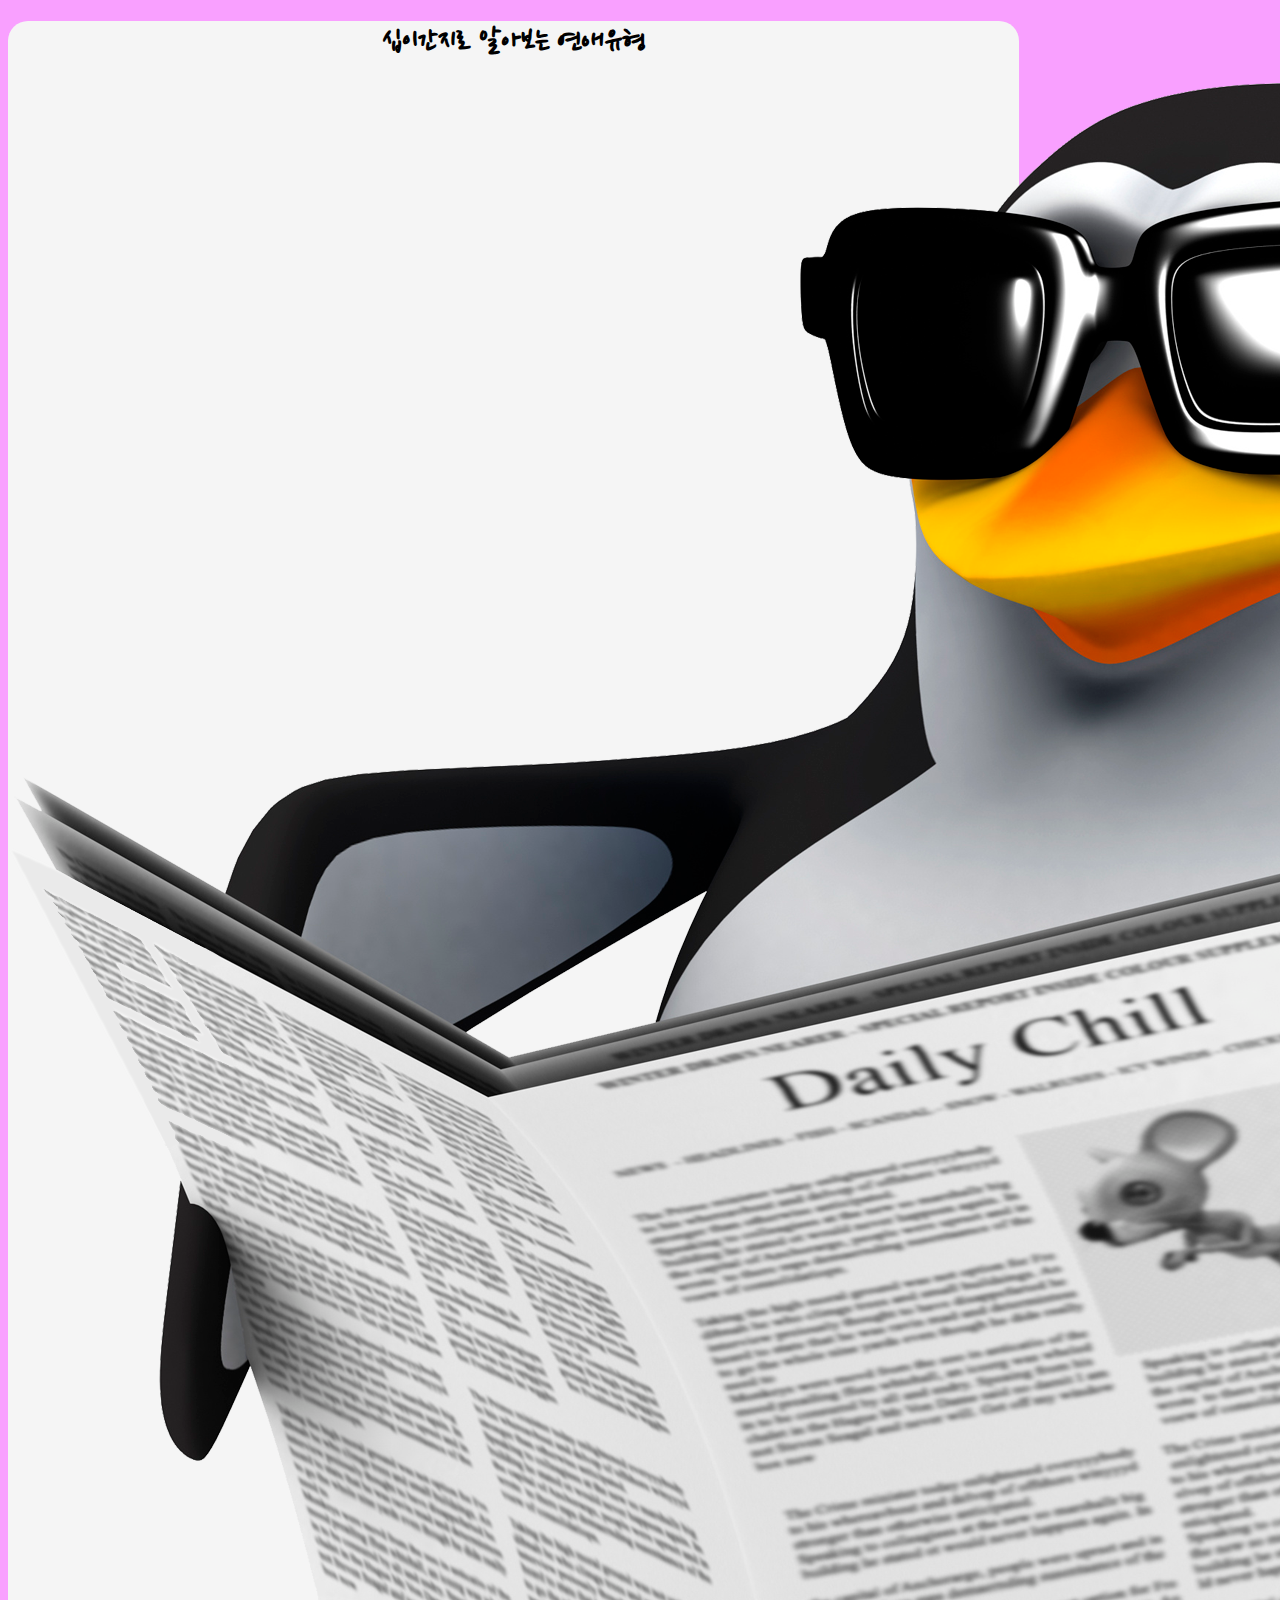
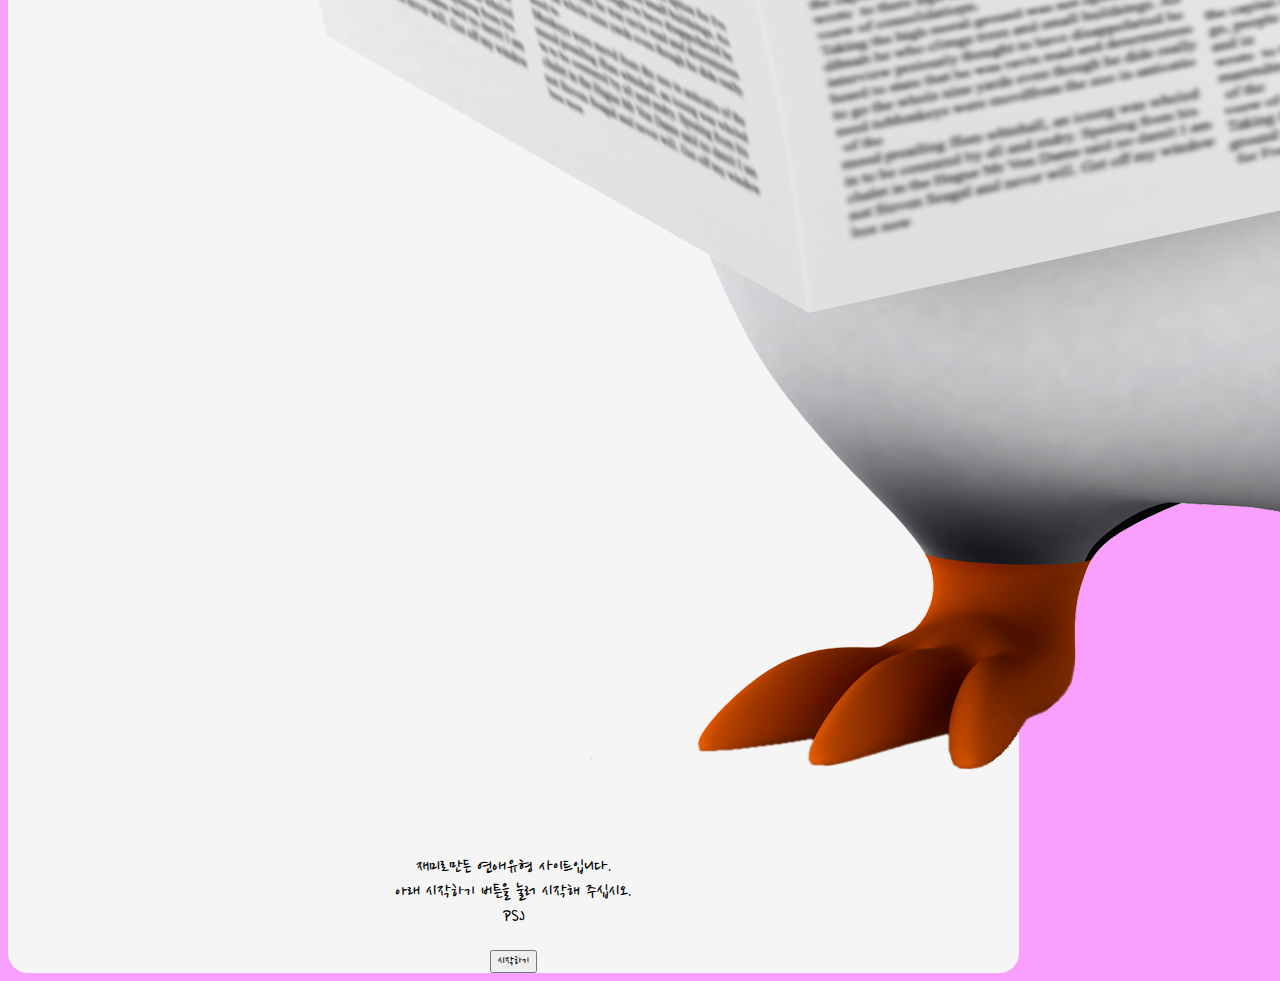
==== test12/SharePage/index.html @ e3db45bb "final" ====
<!DOCTYPE html>
<html lang="ko" dir="ltr">

<head>
  <meta charset="utf-8">
  <meta name="viewport" content="width=device-width, initial-scale=1">
  <meta name="author" content="PandaCoding">
  <meta name="keywords" content="십이간지 연애유형">
  <meta name="description" content="십이간지 연애유형">

  <!-- sns share -->
  <meta property="og:url" content="" />
  <meta property="og:title" content="십이간지 연애유형" />
  <meta property="og:type" content="website" />
  <meta property="og:image" content="img/share.png" />
  <meta property="og:description" content="십이간지로 알아보는 연애유형" />

  <!--favicon-->
  <link rel="shortcut icon" href="img/favicon.ico">
  <link rel="apple-touch-icon-precomposed" href="img/favicon.ico" />

  <title>십이간지 연애유형</title>
  <link href="https://cdn.jsdelivr.net/npm/bootstrap@5.0.0-beta2/dist/css/bootstrap.min.css" rel="stylesheet" integrity="sha384-BmbxuPwQa2lc/FVzBcNJ7UAyJxM6wuqIj61tLrc4wSX0szH/Ev+nYRRuWlolflfl" crossorigin="anonymous">
  <link rel="preconnect" href="https://fonts.gstatic.com">
  <link href="https://fonts.googleapis.com/css2?family=Nanum+Pen+Script&display=swap" rel="stylesheet">
  <link rel="stylesheet" href="./css/default.css">
  <link rel="stylesheet" href="./css/main.css">
  <link rel="stylesheet" href="./css/qna.css">
  <link rel="stylesheet" href="./css/animation.css">
  <link rel="stylesheet" href="./css/result.css">
  <script src="https://developers.kakao.com/sdk/js/kakao.js"></script>
  <script>
    Kakao.init('1e1d485c5cc914447c7dc4aa8ca8f74f');
    Kakao.isInitialized();
  </script>
</head>

<body>
  <div class="container">
    <section id="main" class="mx-auto my-5 py-5 px-3">
      <h1>십이간지로 알아보는 연애유형</h1>
      <div class="col-lg-6 col-md-8 col-sm-10 col-12 mx-auto">
        <img src="./img/main.png" alt="mainImage" class="img-fluid">
      </div>
      <p>
        재미로만든 연애유형 사이트입니다.<br>
        아래 시작하기 버튼을 눌러 시작해 주십시오.<br>
        PSJ
      </p>
      <button type="button" class="btn btn-outline-danger mt-3" onclick="js:begin()">시작하기</button>
    </section>
    <section id="qna">
      <div class="status mx-auto mt-5">
        <div class="statusBar">
        </div>
      </div>
      <div class="qBox my-5 py-3 mx-auto">

      </div>
      <div class="answerBox">

      </div>
    </section>
    <section id="result" class="mx-auto my-5 py-5 px-3">
      <h1>당신의 결과는?!</h1>
      <div class="resultname">

      </div>
      <div id="resultImg" class="my-3 col-lg-6 col-md-8 col-sm-10 col-12 mx-auto">

      </div>
      <div class="resultDesc">

      </div>
      <button type="button" class="kakao mt-3 py-2 px-3" onclick="js:setShare()">공유하기</button>
    </section>
    <script src="./js/data.js" charset="utf-8"></script>
    <script src="./js/start.js" charset="utf-8"></script>
    <script src="./js/share.js" charset="utf-8"></script>
  </div>
</body>

</html>
---- test12/SharePage/css/default.css ----
body{
  background-color: rgb(249, 160, 255);
}

*{
  font-family: 'Nanum Pen Script', cursive;
}
---- test12/SharePage/css/main.css ----
#main{
  background-color: whitesmoke;
  width: 80%;
  text-align: center;
  border-radius: 20px;
}

p{
  font-size: 20px;
}
---- test12/SharePage/css/qna.css ----
#qna {
  display: none;
}

.qBox {
  background-color: whitesmoke;
  text-align: center;
  border-radius: 20px;
  font-size: 24px;
  width: 80%
}

.answerList {
  background-color: whitesmoke;
  border-radius: 20px;
  display: block;
  width: 80%;
  border: 0px;
  font-size: 20px;
}

.answerList:hover, .answerList:focus {
  background-color: pink;
  color: whitesmoke;
}

.status {
  height: 20px;
  width: 80%;
  background-color: white;
  border-radius: 20px;
}

.statusBar {
  height: 100%;
  border-radius: 20px;
  /* Permalink - use to edit and share this gradient: https://colorzilla.com/gradient-editor/#febbbb+0,fe9090+52,ff5c5c+100;Red+3D+%231 */
  background: #febbbb;
  /* Old browsers */
  background: -moz-linear-gradient(top, #febbbb 0%, #fe9090 52%, #ff5c5c 100%);
  /* FF3.6-15 */
  background: -webkit-linear-gradient(top, #febbbb 0%, #fe9090 52%, #ff5c5c 100%);
  /* Chrome10-25,Safari5.1-6 */
  background: linear-gradient(to bottom, #febbbb 0%, #fe9090 52%, #ff5c5c 100%);
  /* W3C, IE10+, FF16+, Chrome26+, Opera12+, Safari7+ */
  filter: progid:DXImageTransform.Microsoft.gradient(startColorstr='#febbbb', endColorstr='#ff5c5c', GradientType=0);
  /* IE6-9 */
}
---- test12/SharePage/css/animation.css ----
@keyframes fadeIn {
  from { opacity: 0; }
  to { opacity: 1; }
}

@keyframes fadeOut {
  from { opacity: 1; }
  to { opacity: 0; }
}

@-webkit-keyframes fadeIn {
  from { opacity: 0; }
  to { opacity: 1; }
}

@-webkit-keyframes fadeOut {
  from { opacity: 1; }
  to { opacity: 0; }
}

.fadeIn{
  animation: fadeIn;
  animation-duration: 0.5s;
}

.fadeOut{
  animation: fadeOut;
  animation-duration: 0.5s;
}
---- test12/SharePage/css/result.css ----
#result{
  display: none;
  background-color: whitesmoke;
  width: 80%;
  text-align: center;
  border-radius: 20px;
}

.resultname{
  font-size: 26px;
}

.resultDesc{
  font-size: 20px;
}

.kakao{
  color: white;
  background-color: #FEE500;
  font-size: 20px;
  border: 0px;
  border-radius: 20px;
}

.kakao:hover, .kakao:focus {
  background-color: whitesmoke;
  color: #FEE500;
}
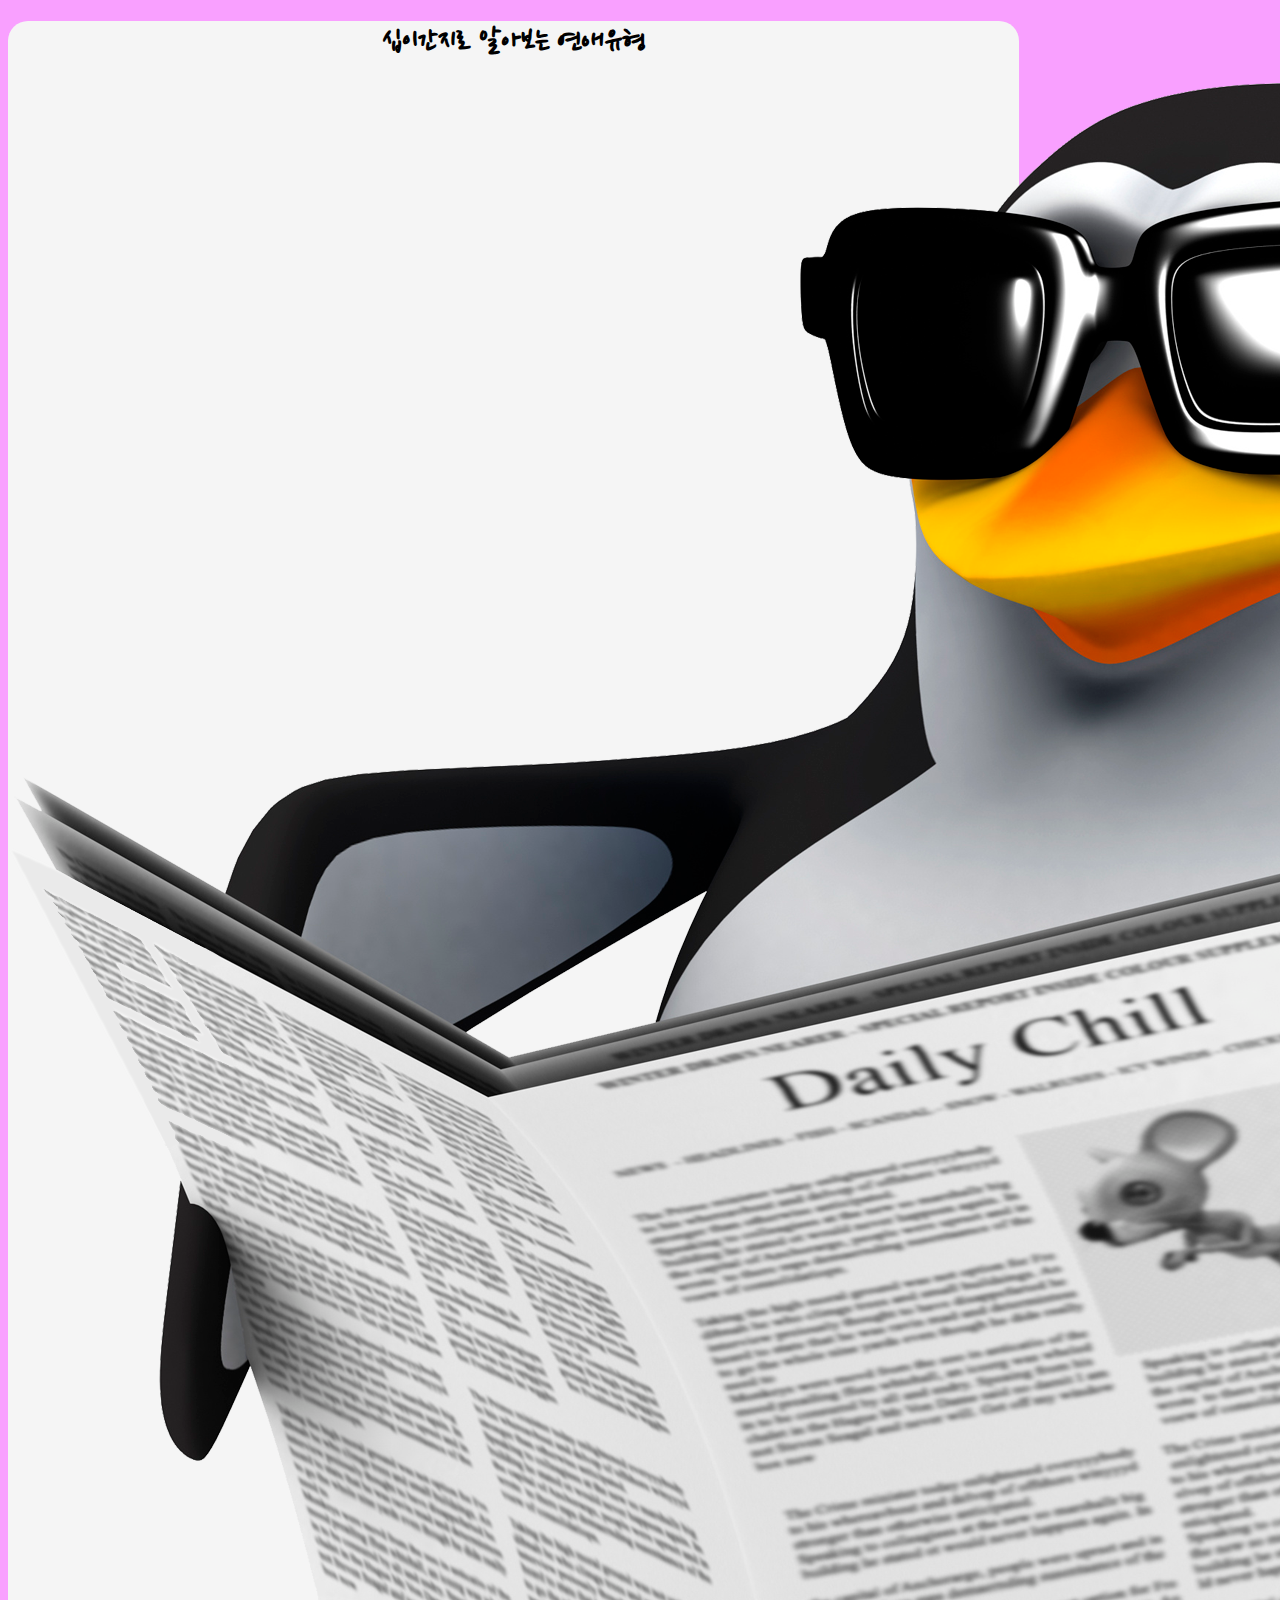
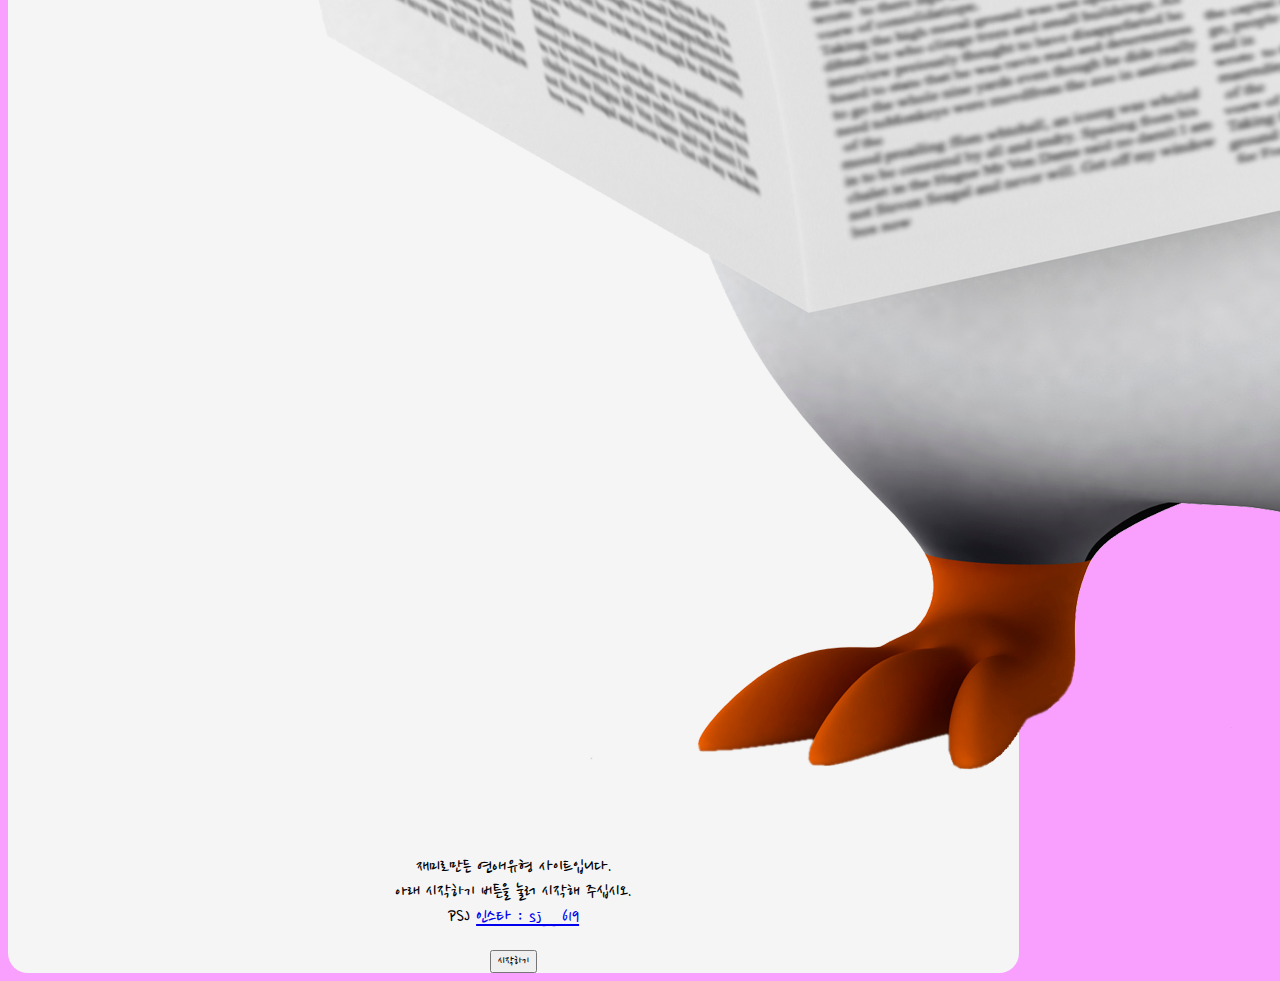
==== commit 4759efa7: "update" ====
--- a/test12/SharePage/index.html
+++ b/test12/SharePage/index.html
@@ -46,6 +46,7 @@
         재미로만든 연애유형 사이트입니다.<br>
         아래 시작하기 버튼을 눌러 시작해 주십시오.<br>
         PSJ
+        <a href="https://www.instagram.com/sj__619/">인스타 : sj__619</a>
       </p>
       <button type="button" class="btn btn-outline-danger mt-3" onclick="js:begin()">시작하기</button>
     </section>
@@ -80,4 +81,4 @@
   </div>
 </body>
 
-</html>+</html>
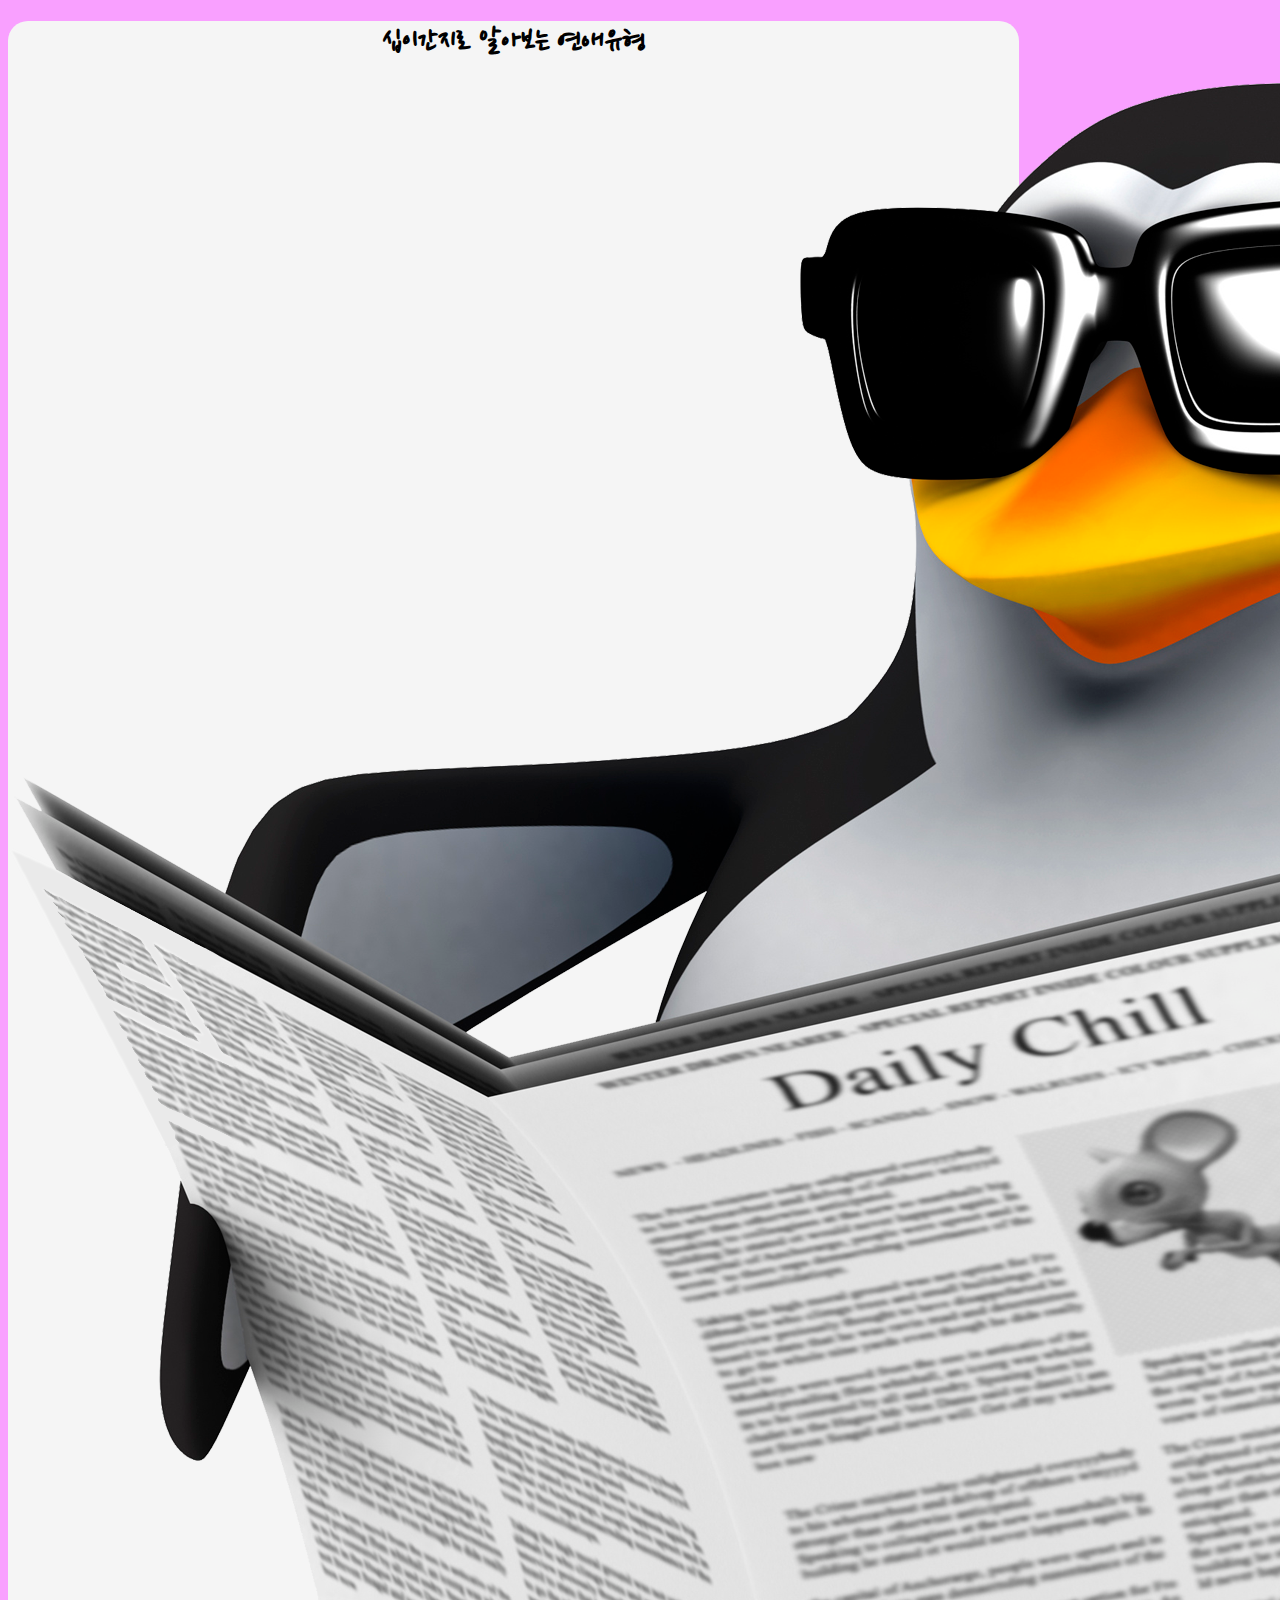
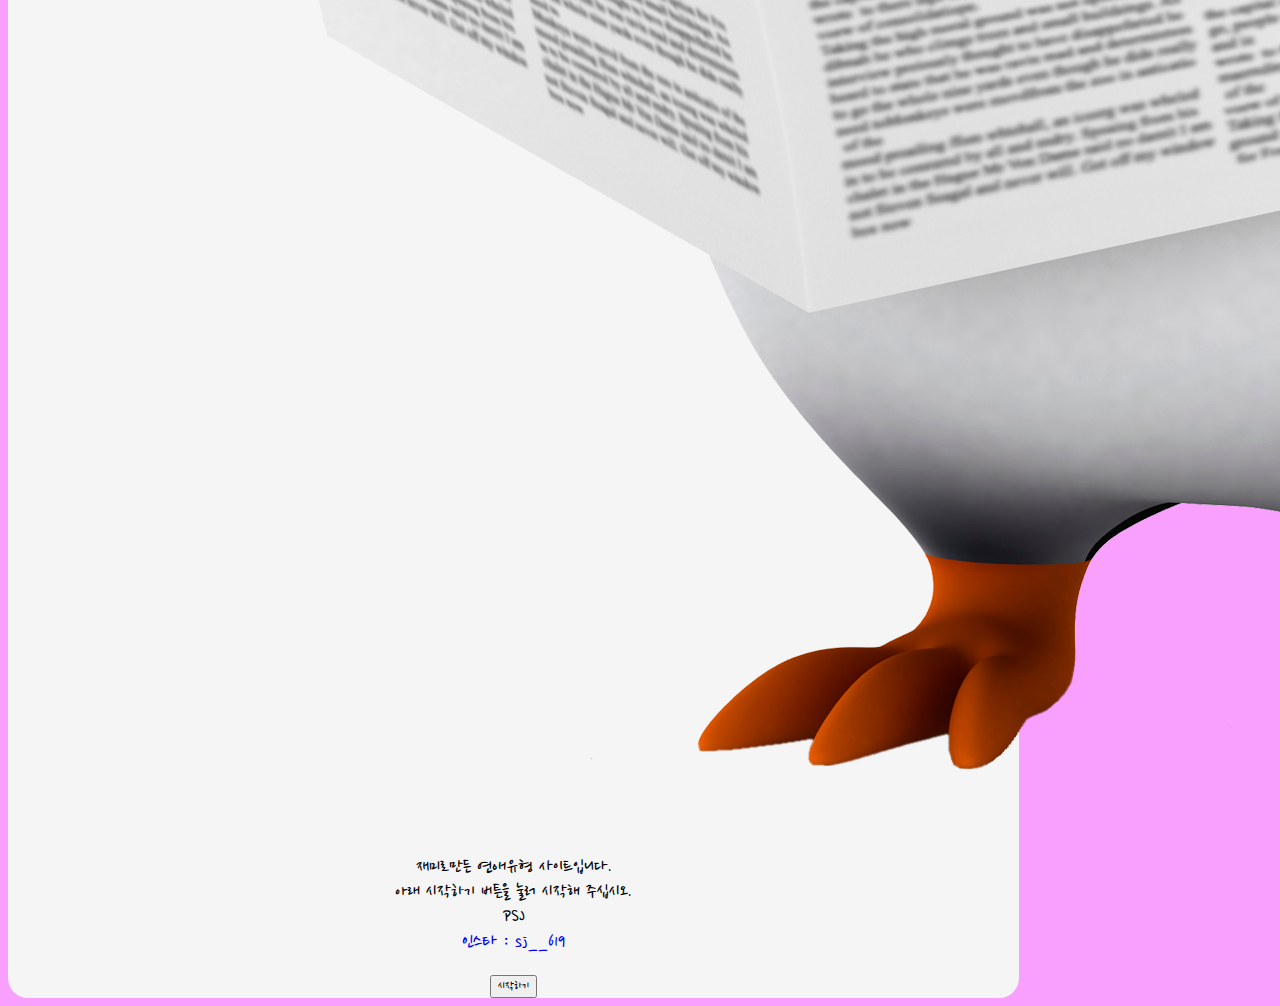
==== commit 6f7caeb2: "Update index.html" ====
--- a/test12/SharePage/index.html
+++ b/test12/SharePage/index.html
@@ -45,8 +45,8 @@
       <p>
         재미로만든 연애유형 사이트입니다.<br>
         아래 시작하기 버튼을 눌러 시작해 주십시오.<br>
-        PSJ
-        <a href="https://www.instagram.com/sj__619/">인스타 : sj__619</a>
+        PSJ<br>
+        <a href="https://www.instagram.com/sj__619/" style="text-decoration:none ">인스타 : sj__619</a>
       </p>
       <button type="button" class="btn btn-outline-danger mt-3" onclick="js:begin()">시작하기</button>
     </section>
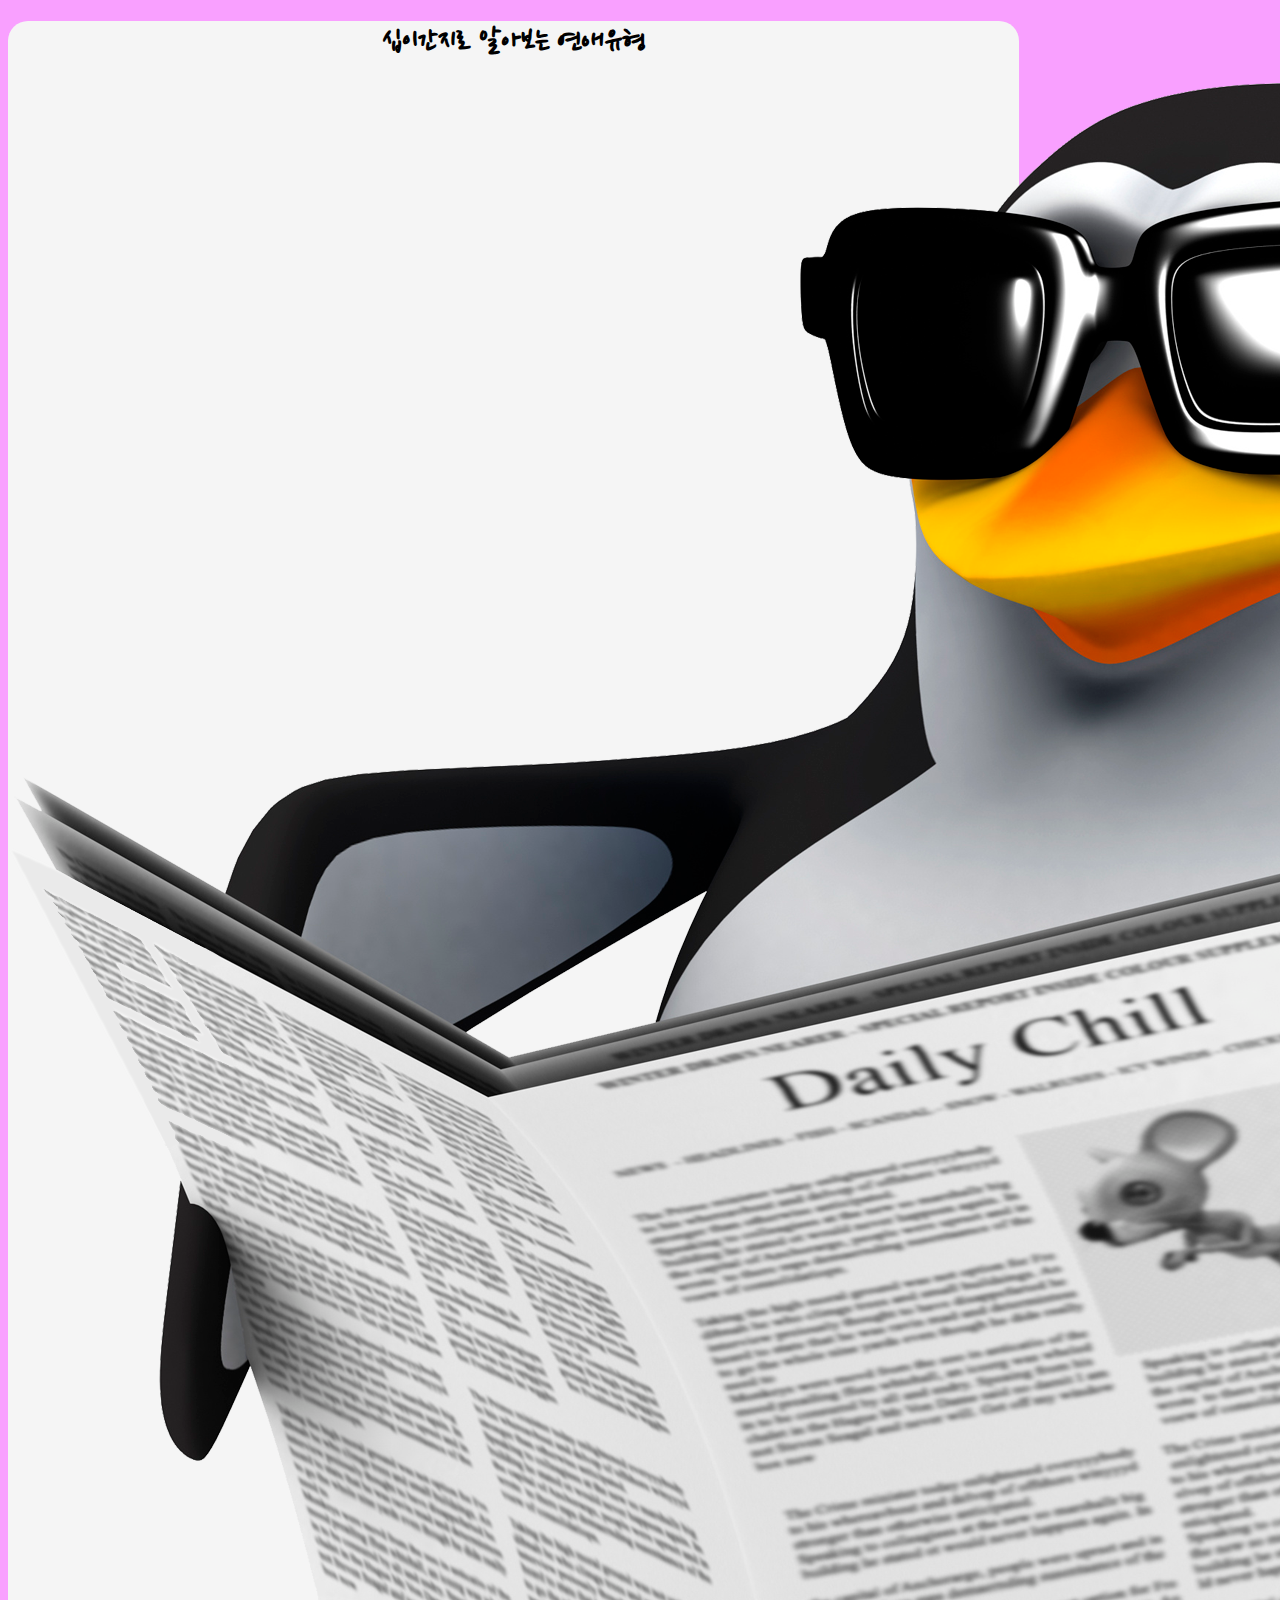
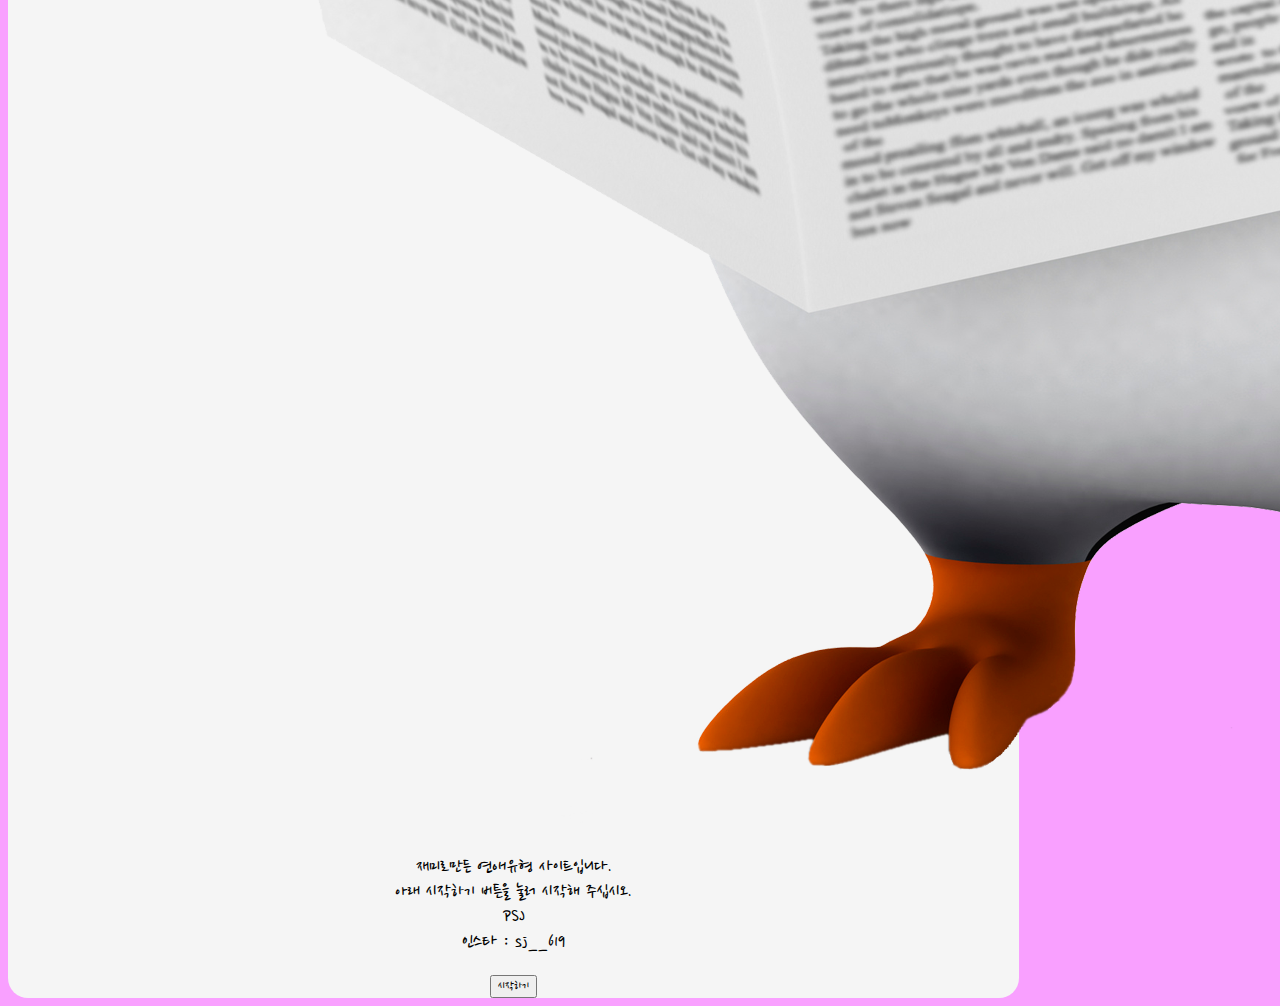
==== commit a18cfa4b: "Update index.html" ====
--- a/test12/SharePage/index.html
+++ b/test12/SharePage/index.html
@@ -46,7 +46,7 @@
         재미로만든 연애유형 사이트입니다.<br>
         아래 시작하기 버튼을 눌러 시작해 주십시오.<br>
         PSJ<br>
-        <a href="https://www.instagram.com/sj__619/" style="text-decoration:none ">인스타 : sj__619</a>
+        <a href="https://www.instagram.com/sj__619/" style="text-decoration:none;color:black;">인스타 : sj__619</a>
       </p>
       <button type="button" class="btn btn-outline-danger mt-3" onclick="js:begin()">시작하기</button>
     </section>
